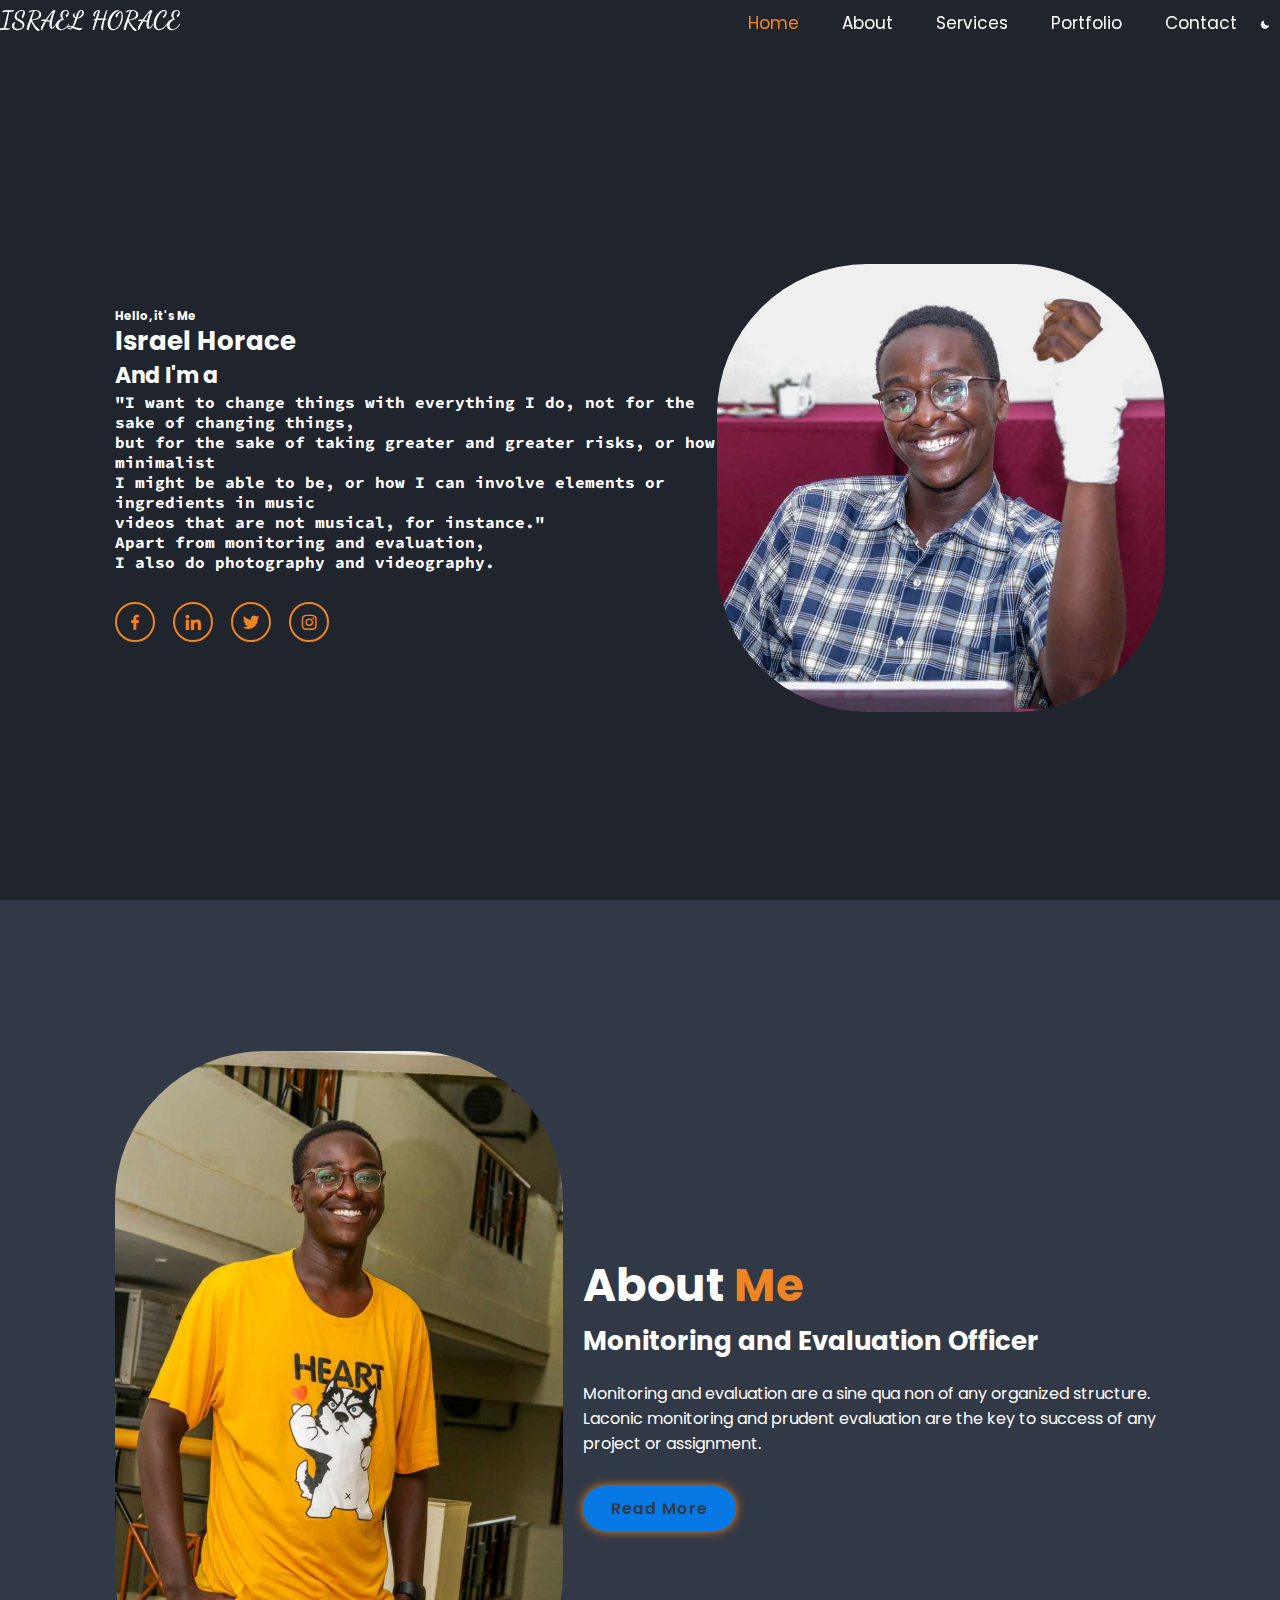
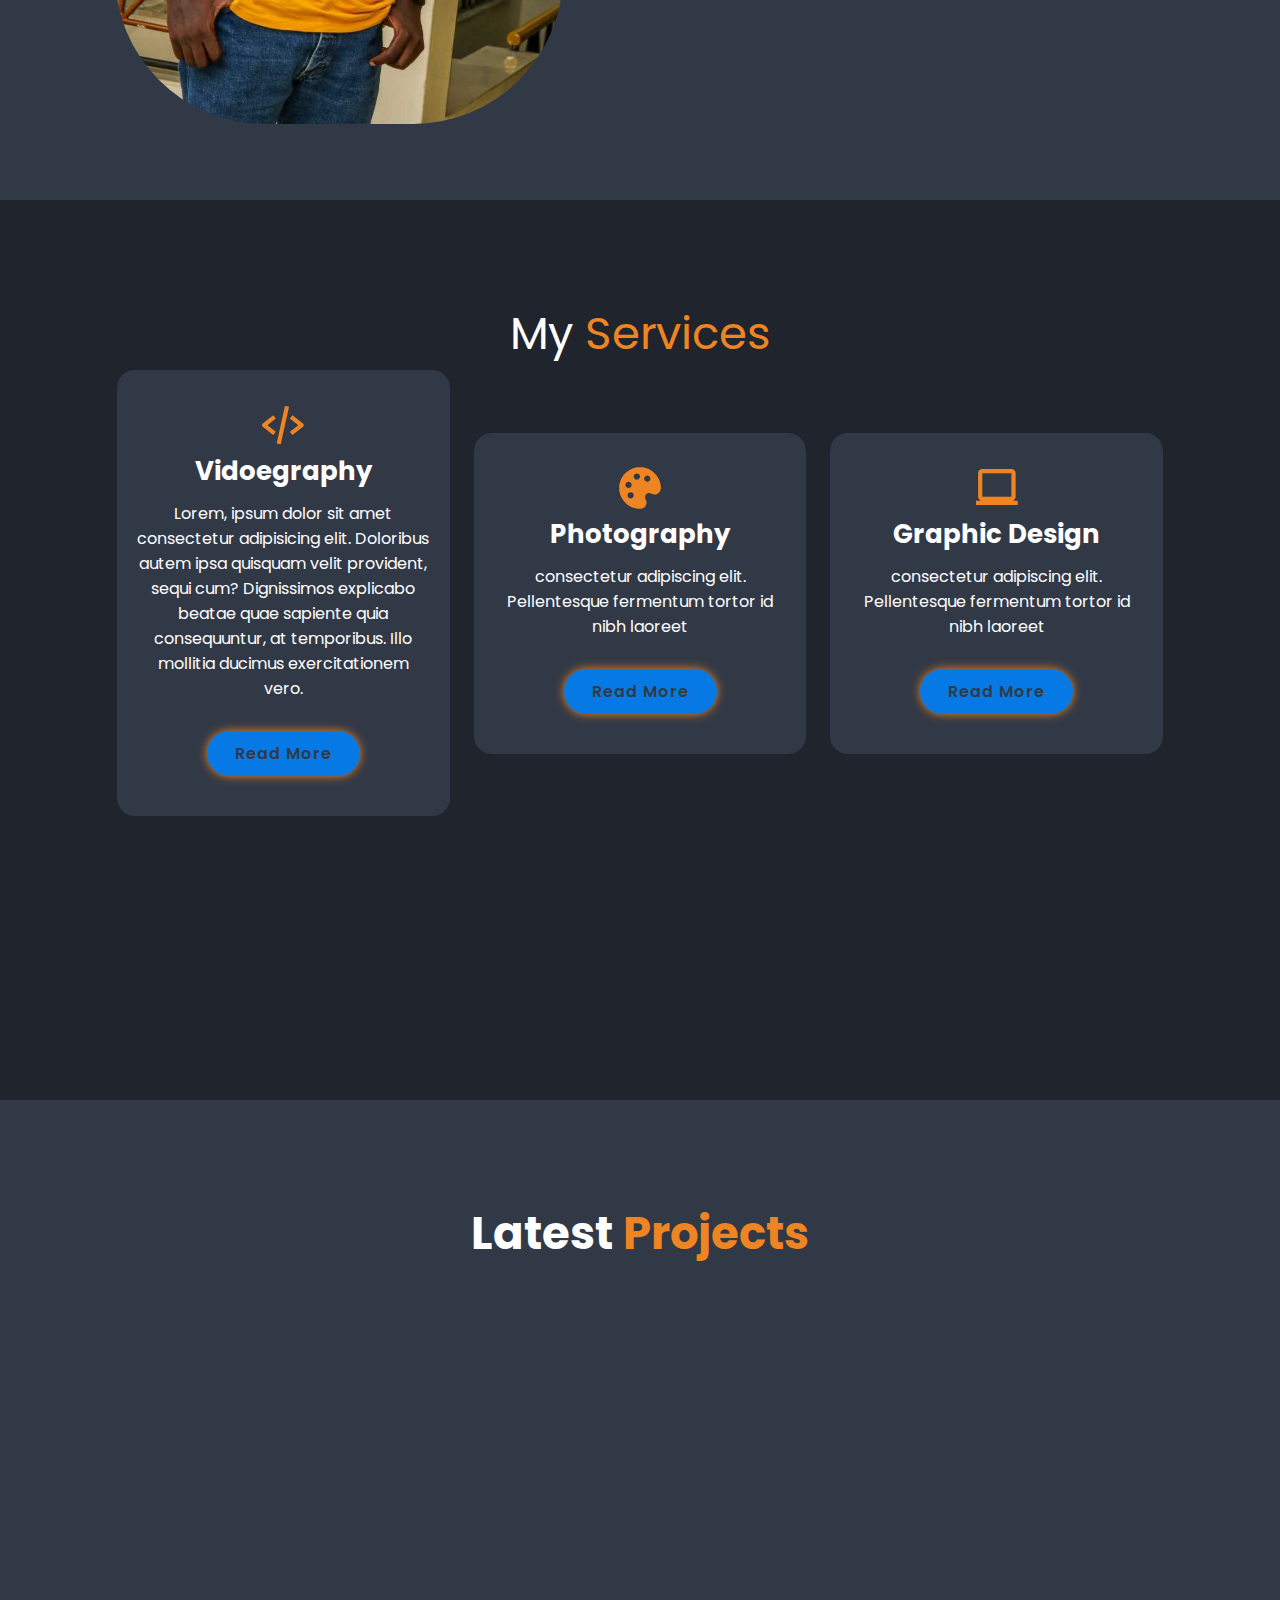
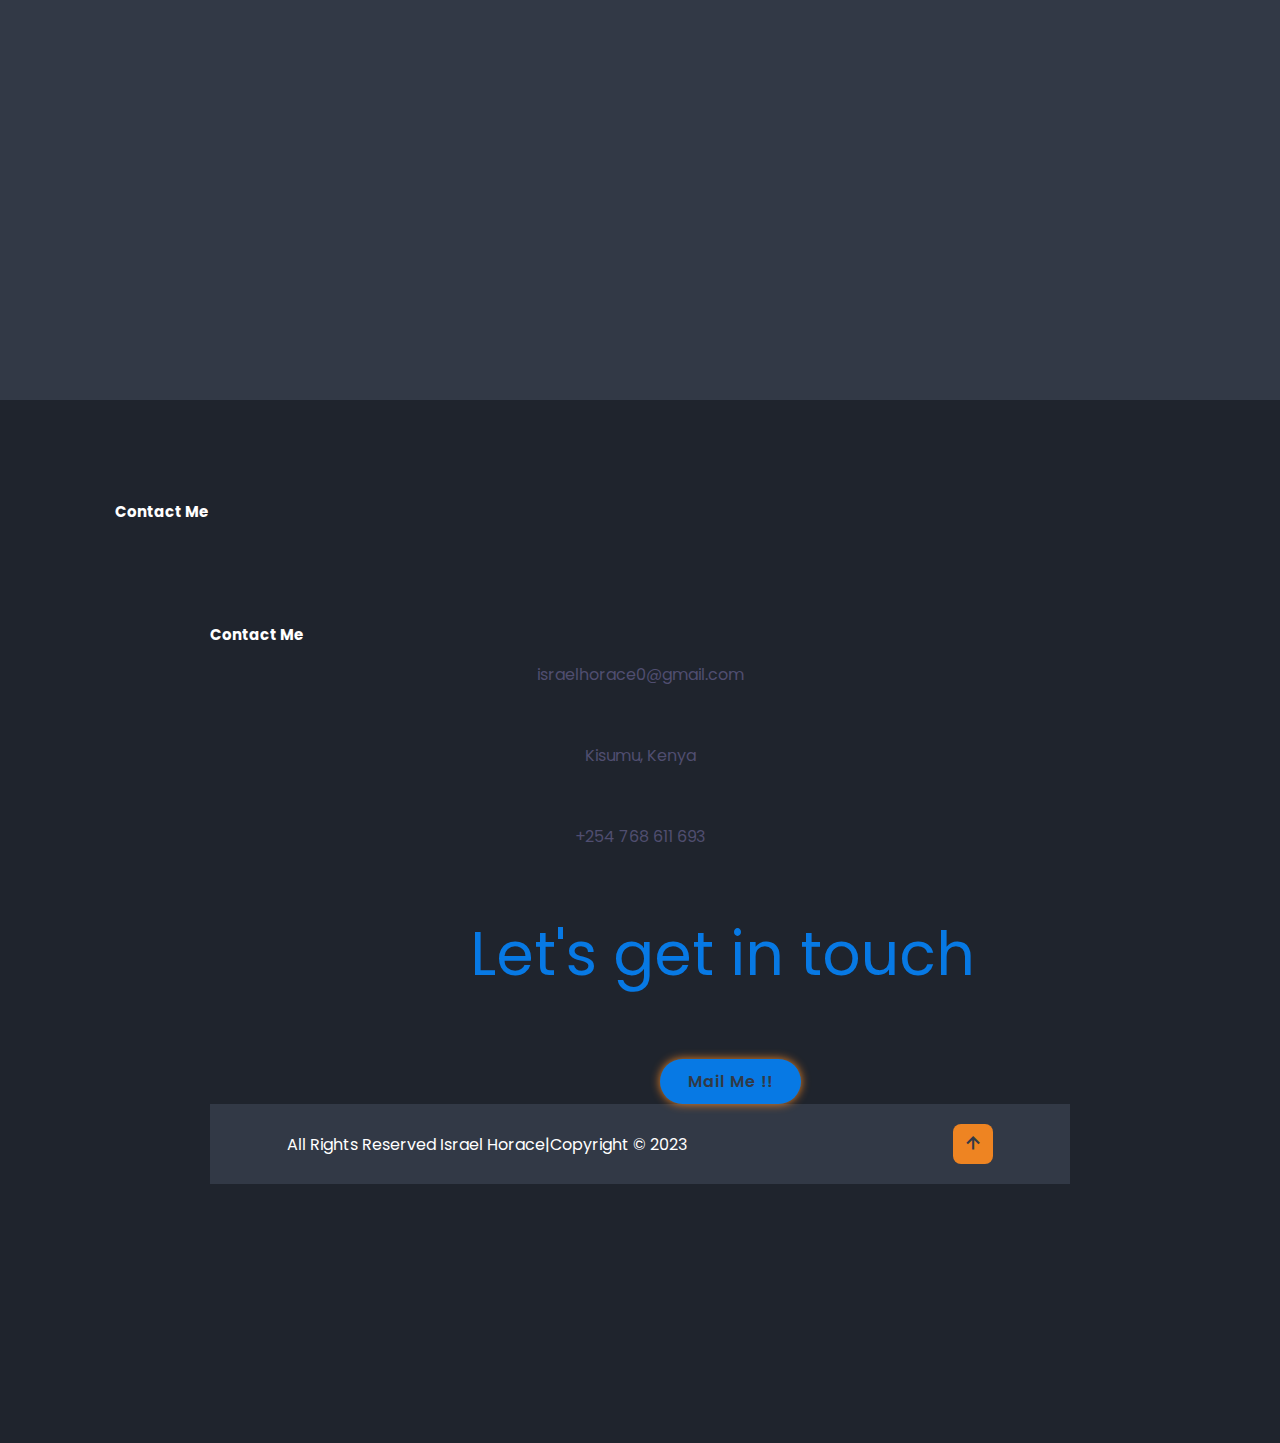
==== index.html @ 5c00390a "Israel's portfolio" ====
<!DOCTYPE html>
<html lang="en">
<head>
    <meta charset="UTF-8">
    <meta http-equiv="X-UA-Compatible" content="IE=edge">
    <meta name="viewport" content="width=device-width, initial-scale=1.0">
    <title>Israel Portfolio</title>
    <link rel="preconnect" href="https://fonts.googleapis.com">
<link rel="preconnect" href="https://fonts.gstatic.com" crossorigin>
<link href="https://fonts.googleapis.com/css2?family=Dancing+Script:wght@700&family=IBM+Plex+Mono:wght@300&family=Poppins:ital,wght@0,200;0,400;0,600;1,100;1,200;1,300;1,400;1,500;1,700&family=Quicksand:wght@300&family=Rowdies:wght@300&family=Source+Code+Pro:ital,wght@1,500&display=swap" rel="stylesheet">
    <link href='https://unpkg.com/boxicons@2.1.4/css/boxicons.min.css' rel='stylesheet'>
    <link rel="stylesheet" href="styles.css">
    <!-- <link rel="stylesheet" href="blue.css"> -->
    <link rel="stylesheet" href="themeSwitcher.css">
    <link rel="stylesheet" href="themeSwitcher.js">
    <link rel="stylesheet" href="text.html">
</head>
<body>
  <header class="header">
      <a href="#" class="logo">ISRAEL HORACE</a>
      <!-- <img src="JOY.png" alt="" id="logo"> -->

      <i class='bx bx-menu' id="menu-icon"></i>
      <nav class="navbar">
          <a href="#home" class="active">Home</a>
          <a href="#about">About</a>
          <a href="#services">Services</a>
          <a href="#portfolio">Portfolio</a>
          <a href="#contact">Contact</a>
          <i class='bx bxs-moon' id="moon"></i>
      </nav>
  </header>

<section class="home" id="home">
<div class="home-content">
<h3>Hello, it's Me</h3>
<h1>Israel Horace</h1>
<h3>And I'm a <span class="joy"></span></h3>
<p>"I want to change things with everything I do, not for the sake of changing things,
  <br>
   but for the sake of taking greater and greater risks, or how minimalist <br>
   I might be able to be, or how I can involve elements or ingredients in music <br>
    videos that are not musical, for instance."
  <br>
  Apart from monitoring and evaluation,<br>
   I also do photography and videography.
</p>

    <div class="social-media">
        <a href="#"><i class='bx bxl-facebook' ></i></a>
        <a href="https://www.linkedin.com/in/anne-christine-/"><i class='bx bxl-linkedin' ></i></a>
        <a href="#"><i class='bx bxl-twitter' ></i></a>
        <a href="#"><i class='bx bxl-instagram' ></i></i></a>
    </div>
    <!-- <a href="#" class="btn">Download CV</a> -->
</div>
<div class="home-img">
    <img src="/images/254768611693_status_b6269bb20f9c4ebe97bfa437593aa81e.jpg" alt="">
</div>
</section>
<section class="about" id="about">
    <div class="about-img">
   
        <img src="images/IMG-20221210-WA0019.jpg" alt="">
    </div>
        <div class="about-content">
            <h2 class="heading">About <span>Me</span></h2>
            <h3>Monitoring and Evaluation Officer</h3>
            <p>Monitoring and evaluation are a sine qua non of any organized structure. Laconic monitoring and prudent evaluation are the key to success of any project or assignment. </p>
                <a href="#" class="btn">Read More</a>
        </div>
    </div>
</section>

<section class="services" id="services">

    <div class="heading">My <span>Services</span></div>
    <div class="services-container">
        <div class="services-box">
            <i class='bx bx-code-alt'></i>
        <h3>Vidoegraphy</h3>
        <p>Lorem, ipsum dolor sit amet consectetur adipisicing elit. Doloribus autem ipsa quisquam velit provident, sequi cum? Dignissimos explicabo beatae quae sapiente quia consequuntur, at temporibus. Illo mollitia ducimus exercitationem vero. </p>
            <a href="#" class="btn">Read More</a>

    </div>

    <div class="services-box">
    <i class='bx bxs-palette'></i>
    <h3>Photography</h3>
    <p>consectetur adipiscing elit.
         Pellentesque fermentum 
        tortor id nibh laoreet </p>
        <a href="#" class="btn">Read More</a>

</div>

<div class="services-box">
    <i class='bx bx-laptop'></i>
<h3>Graphic Design</h3>
<p>consectetur adipiscing elit.
     Pellentesque fermentum 
    tortor id nibh laoreet </p>
    <a href="#" class="btn">Read More</a>
</div>
</div>

</section>



<section class="portfolio" id="portfolio">
    <h2 class="heading">Latest <span>Projects</span></h2>
    <div class="portfolio-container">
        <div class="portfolio-box">
            <img src="code.jpg" alt="">
            <div class="portfolio-layer">
                <h4>Web Design</h4>
                <p>consectetur adipiscing elit.
                    Pellentesque fermentum 
                   tortor id nibh laoreet</p>
                   <a href="#"><i class='bx bx-link-external'></i></a>
            </div>
        </div>

        <div class="portfolio-box">
            <img src="cat lap.jpg" alt="">
            <div class="portfolio-layer">
                <h4>Web Design</h4>
                <p>consectetur adipiscing elit.
                    Pellentesque fermentum 
                   tortor id nibh laoreet</p>
                   <a href="#"><i class='bx bx-link-external'></i></a>
            </div>
        </div>

        <div class="portfolio-box">
            <img src="code.jpg" alt="">
            <div class="portfolio-layer">
                <h4>Web Design</h4>
                <p>consectetur adipiscing elit.
                    Pellentesque fermentum 
                   tortor id nibh laoreet</p>
                   <a href="#"><i class='bx bx-link-external'></i></a>
            </div>
        </div>

        <div class="portfolio-box">
            <img src="call cat.jpg" alt="">
            <div class="portfolio-layer">
                <h4>Web Design</h4>
                <p>consectetur adipiscing elit.
                    Pellentesque fermentum 
                   tortor id nibh laoreet</p>
                   <a href="#"><i class='bx bx-link-external'></i></a>
            </div>
        </div>

        <div class="portfolio-box">
            <img src="code1.jpg" alt="">
            <div class="portfolio-layer">
                <h4>Web Design</h4>
                <p>consectetur adipiscing elit.
                    Pellentesque fermentum 
                   tortor id nibh laoreet</p>
                   <a href="#"><i class='bx bx-link-external'></i></a>
            </div>
        </div>

        <div class="portfolio-box">
            <img src="code2.jpg" alt="">
            <div class="portfolio-layer">
                <h4>Web Design</h4>
                <p>consectetur adipiscing elit.
                    Pellentesque fermentum 
                   tortor id nibh laoreet</p>
                   <a href="#"><i class='bx bx-link-external'></i></a>
            </div>
        </div>

     
    </div>
</section>

<section class="contact section" id="contact">
  <div class="container">
    <div class="row">
      <div class="section-title padd-15">
        <h2>Contact Me</h2>
      </div>
    </div>
    <div class="row">
      <!-- Contact Section -->
      <section class="contact section" id="contact">
        <div class="container">
          <div class="row">
            <div class="section-title padd-15">
              <h2>Contact Me</h2>
            </div>
          </div>
          <div class="row">
            <!-- Contact Info Item -->
            <div class="contact-info-item padd-15">
              <div class="icon">
                <i class="fa fa-envelope"></i>
              </div>
              <p>israelhorace0@gmail.com</p>
            </div>
            <!-- Contact Info Item End -->
            <!-- Contact Info Item -->
            <div class="contact-info-item padd-15">
              <div class="icon">
                <i class="fa fa-map-marker"></i>
              </div>
              <p>Kisumu, Kenya</p>
            </div>
            <!-- Contact Info Item End -->
            <!-- Contact Info Item -->
            <div class="contact-info-item padd-15">
              <div class="icon">
                <i class="fa fa-phone"></i>
              </div>
              <p>+254 768 611 693</p>
            </div>
            <!-- Contact Info Item End -->
          </div>
          <!-- Contact Form -->
          <div class="row padd-15">
            <div class="contact-text">
              Let's get in touch
            </div>
          </div>
          <div class="row padd-15">
            <div class="buttons">
              <a href="mailto:israelhorace0@gmail.com" class="btn contact-btn">Mail Me !!</a>
            </div>
          </div>

<!-- <section class="contact" id="contact">
<h2 class="heading">Contact <span>Me!</span></h2>

<form action="#">
    <div class="input-box">
        <input type="text" placeholder="Full Name">
        <input type="email" placeholder="Email Address">

    </div>
    <div class="input-box">
        <input type="number" placeholder="Mobile Number">
        <input type="text" placeholder="Email Subject">
    </div>
        <textarea name="" id="" cols="30" rows="10" placeholder="Your Message"></textarea>
        <input type="submit" value="Send Message" class="btn">
    
</form>
</section> -->

<footer class="footer">
    <div class="footer-text">
        <p>All Rights Reserved Israel Horace|Copyright &copy; 2023</p>
    </div>
        <div class="footer-iconTop">
            <a href="#home"><i class='bx bx-up-arrow-alt'></i></a>
        </div>
  
</footer>

<script src="https://unpkg.com/scrollreveal"></script>

<script src="https://cdn.jsdelivr.net/npm/typed.js@2.0.12"></script>
  <script src="script.js"></script>
</body>
</html>
---- styles.css ----
*{
  margin: 0;
  padding: 0;
  box-sizing:border-box;
  text-decoration: none;
  border: none;
  outline: none;
  scroll-behavior: smooth;
  font-family: 'Poppins',sans-serif;
 
}

.preloader{
  background-color: #222222;
  position: fixed;
  left: 0;
  top: 0;
  height: 100%;
  width: 100%;
  z-index: 150;
  display: flex;
  display: -ms-flexbox;
  align-items: center;
  justify-content: center;
  -ms-flex-align: center;
  -ms-flex-pack: center;
  -webkit-transition: all 1s ease;
  transition: all 1s ease;
}
.preloader.opacity-0{
  opacity: 0;
}






:root{
  --bg-color:#1f242d;
  --seconnd-bg-color:#323946;
  --text-color:#fff;
  --main-color:rgb(238, 132, 34);
  
 }
 .dark-theme{
  --bg-color:white;
  --seconnd-bg-color:wheat;
  --text-color:#1f242d;
  --main-color:rgb(238, 132, 34);
  
} 
html{
  font-size: 62.5%;
  overflow-x: hidden;
}
body{
  background: var(--bg-color);
  color: var(--text-color);

}
section{
  min-height: 100vh;
  padding: 10rem 9% 2rem;
}
#moon{
  width: 4rem;
  padding: 20px;
  height: 3rem;

}
#moon:hover{
  cursor: pointer;
}
#logo{
  width: 13rem;
  border-radius: 3rem;
  margin-top: 1rem;
}
.header{
  position: fixed;
  top:0;
  left: 0;
  width: 100%;
  padding: 2 rem 5%;
  background: var(--bg-color);
  display: flex;
  justify-content: space-between;
  align-items: center;
  z-index: 100;

}
.header.sticky{
  border-bottom: .1rem solid rgba(0,0,0, .2);
}

.logo{
  font-size: 2.5rem;
  color: var(--text-color);
  font-weight: 600;
  cursor: default;
  font-family: 'Dancing Script', cursive;

}
.navbar a{
  font-size: 1.7rem;
  color: var(--text-color);
  margin-left: 4rem;
  transition: -3s;
}

.navbar a:hover,
.navbar a.active{
  color: var(--main-color);
}

#menu-icon{
  font-size: 3.6rem;
  color: var(--text-color);
  display: none;
}
.home{
  display: flex;
  justify-content:center ;
  align-items: center;
}
.home-img img{
  width: 35vw;
  border-radius: 15rem;
  animation: floatImage 4s ease-in-out infinite;
}
@keyframes floatImage{
  0%{
      transform: translateY(0);
  }
  50%{
      transform: translateY(-2.4rem);
  }
  100%{
      transform: translateY(0);
  }
}
.home-content h3{
  font: size 3.2em ;
  font-weight: 700;
}
.home-content h3:nth-of-type(2) {
  font-size: 2.2rem;
  font-weight: 700;
}
span{
  color: var(--main-color);
}
.home-content h1{
  font-size: 2.6rem;
  font-weight: 700;
  line-height: 1.3;
} 
.home-content p{
  font-size: 1.6rem;
  font-family: 'Source Code Pro', monospace;
  font-weight: 700;
}
.social-media a{
  display: inline-flex;
  justify-content: center;
  align-items: center;
  width: 4rem;
  height: 4rem;
  background: transparent;
  border: .2rem solid var(--main-color);
  border-radius: 50%;
  font-size: 2rem;
  color: var(--main-color);
  margin: 3rem 1.5rem 3rem 0;
  transition: 5s ease;
}
.social-media a:hover{
  background-color: var(--main-color);
  color: var(--seconnd-bg-color);
  box-shadow: 0 0 1rem var(--main-color);
}


.btn{
  display: inline-block;
  padding: 1rem 2.8rem;
  background-color: var(--main-color);
  border-radius: 4rem;
  box-shadow: 0 0 1rem var(--main-color);
  font-size: 1.6rem;
  color: var(--seconnd-bg-color);
  letter-spacing: .1rem;
  font-weight: 600;
  transition: .5s ease;

}
.btn:hover{
  box-shadow: none;
}
.about{
  display: flex;
  justify-content: center;
  align-items: center;
  gap: 2rem;
  background: var(--seconnd-bg-color);
}
.about-img img{
  width: 35vw;
  border-radius: 15rem;
}
.heading{
  text-align: center;
  font-size: 4.5rem;
}
.about-content h2{
  text-align: left;
  line-height: 1.6;
}
.about-content h3{
  font-size: 2.6rem;
}
.about-content p{
  font-size: 1.6rem;
  margin: 2rem 0 3rem;
}
.services h2{
  margin-bottom: 5rem;
}
.services-container{
  display: flex;
  justify-content: center;
  align-items: center;
  flex-wrap: wrap;
  gap: 2rem;
}
.services-container .services-box{
  flex:1 1 30rem;
  background: var(--seconnd-bg-color);
  padding: 3rem 2rem 4rem;
  border-radius: 2rem;
  text-align: center;
  border: .2rem solid var(--bg-color);
  transition: .5s ease;
}
.services-container .services-box:hover{
  border-color:var(--main-color) ;
  transform: scale(1.02);
}
.services-box i{
  font-size: 5rem;
  color: var(--main-color);
}
.services-box h3{
  font-size: 2.6rem;
}

.services-box p{
  font-size: 1.6rem;
  margin: 1rem 0 3rem;
}

.portfolio{
  background: var(--seconnd-bg-color);

}

.portfolio h2{
  margin-bottom: 4rem;
}
.portfolio-container{
  display: grid;
  grid-template-columns: repeat(3,1fr);

  gap: 1rem;
}
.portfolio-container .portfolio-box{
  position: relative;
  border-radius: 2rem;
  box-shadow: 0 0 1rem var(--bg-color);
  overflow: hidden;
  display: flex;
}
.portfolio-box img{
  width: 100%;
  transition: .5s ease;
}
.portfolio-box:hover img{
  transform:scale(1.1)
}
.portfolio-box .portfolio-layer{
  position: absolute;
  bottom: 0;
  left: 0;
  width: 100%;
  height: 100%;
  background: linear-gradient(rgba(0,0,0, .1), var(--main-color));
  display: flex;
  justify-content: center;
  align-items: center;
  flex-direction: column;
  text-align: center;
  padding: 0 4rem;
  transform: translateY(100%);
  transition: .5s ease;
}
.portfolio-box:hover .portfolio-layer{
  transform: translateY(0);
}
.portfolio-layer h4{
  font-size: 3rem;
}
.portfolio-layer p{
  font-size: 1.6rem;
  margin: .3rem 0 1rem;
}
.portfolio-layer a{
  display: inline-flex;
  justify-content: center;
  align-items: center;
  width: 5rem;
  height: 5rem;
  background: var(--text-color);
  border-radius: 50%;

}
.portfolio-layer a i{
  font-size: 2rem;
  color: var(--main-color);
  
}

/* Contact Section */
.contact .contact-info-item{
  -ms-flex: 0 0 50%;
  flex: 0 0 50%;
  max-width: 50%;
  text-align: center;
  margin-bottom: 40px;
}
.contact .contact-info-item .icon{
  display: inline-block;
}
.contact .contact-info-item .icon .fa{
  font-size: 40px;
}
.contact .contact-info-item p{
  font-size: 16px;
  line-height: 25px;
   color: #504e70; 
  margin: 0;
  font-weight: 400;
}
.contact-text{
  font-size: 60px;
  font-weight: 400;
  margin-top: 60px;
  margin-left: 260px;
}
.contact-btn{
  margin-left: 450px;
  margin-top: 60px;
}






/* .contact h2{
  margin-bottom: 3rem;
}
.contact form{
  max-width: 70rem;
  margin: 1rem auto;
  text-align: center;
  margin-bottom: 3rem;
}
.contact form .input-box{
  display: flex;
  justify-content: space-between;
  flex-wrap: wrap;
}
.contact form .input-box input,
.contact form textarea {
  padding: 2.5rem;
  font-size: 1.6rem;
  color: var(--text-color);
  background: var(--seconnd-bg-color);
  border-radius: .8rem;
  margin: .7rem 0;
}
.contact form .input-box input{
  width: 49%;
}
.contact form textarea{
  resize: none;
  width: 100%;
}
.contact form .btn{
  margin-top: 2rem;
  cursor: pointer;
} */

.footer{
  display: flex;
  justify-content: space-between;
  align-items: center;
  flex-wrap: wrap;
  padding: 2rem 9%;
  background: var(--seconnd-bg-color);

}

.footer-text p{
  font-size: 1.6rem;
}
.footer-iconTop a{
  display: inline-flex;
  justify-content: center;
  align-items: center;
  padding: .8rem;
  background: var(--main-color);
  border-radius: .8rem;
  transition: -5s ease;

}
.footer-iconTop a:hover{
box-shadow: 0 0 1rem var(--main-color);
}
.footer-iconTop a i{
  font-size:2.4rem;
  color: var(--seconnd-bg-color);

}


/* MEDIA QUERIES */
@media(max-width:1200px){
  html{
      font-size: 55%;
  }
}
@media(max-width:991px){
  .header{
      padding: 2rem 3%;
  }
  section{
      padding: 10rem 3% 2rem;
  }
  .services{
      padding-bottom: 7rem;
  }
  .portfolio{padding-bottom: 7rem;
  }
  .footer{
      padding: 2rem 3%;
  }
  .contact{
      min-height: auto;
  }
}

@media(max-width:768px){
  #menu-icon{
      display: block;
  }
  .navbar{
      position: absolute;
      top:100%;
      left:0;
      width: 100%;
      padding: 1rem 3%;
      background: var(--bg-color);
      border-top: .1rem solid rgba(0,0,0, .2);
      box-shadow: 0 .5rem 1rem rgba(0,0,0, .2);
      /* display: none; */
  }
  .navbar.active{
      display: block;
  }
  /* .navbar a{
      display: block;
      font-size: 2rem;
      margin: 3rem 0 ;
  } */
  .home{
      flex-direction: column;
  }
  .home-content h3{
      font-size: 2.6rem;
  }
  .home-content{
      font-size: 5rem;
  }
  .home-img img{
      width: 70vw;
      margin-top: 4rem;

  }
  .home{
      flex-direction: column-reverse;
  }
  .about{
      flex-direction: column;
  }
  .about-img img{
      width: 70vw;
      margin-top: 4rem; 
  }
  .services h2{
     margin-bottom: 3rem; 
  }
  .portfolio h2{
      margin-bottom: 3rem;
  }
  .portfolio-container{
      grid-template-columns: repeat(2,1fr) ;
  }
}
@media(max-width:617px){
  .portfolio-container{
      grid-template-columns: 1fr ;

  }

}

.contact .contact-info-item{
  -ms-flex: 0 0 100%;
  flex: 0 0 100%;
  max-width: 100%;
  text-align: center;
  margin-bottom: 40px;
}
.contact .contact-form .col-6{
  -ms-flex: 0 0 100%;
  flex: 0 0 100%;
  max-width: 100%;
}

/* @media(max-width:450px){
  html{
      font-size: 50% ;

  }
  .contact form .input-box input{
      width: 100%;
  }

} */
@media(max-width:365px){
  .home-img img{
      width: 90vw;
  }
  .about-img img{
      width: 90vw;
  }
  .footer{
      flex-direction: column-reverse;
  }
  .footer p{
      text-align: center;
      margin-top: 2rem;

  }
}
---- blue.css ----
.aside .logo a::before{
  border-top: 4px solid #0779e4;
  border-left: 4px solid #0779e4;
}
.aside .logo a::after{
  border-right: 4px solid #0779e4;
  border-bottom: 4px solid #0779e4;
}
body.dark .aside .nav li a:hover,
body.dark .aside .nav li a.active,
.aside .nav li a:hover,
.aside .nav li a.active{
  color: #0779e4;
}
.about .about-content .skills .skill-item .progress .progress-in,
.about .about-content .timeline .timeline-item::before,
.about .about-content .timeline .circle-dot,
.btn,
.section-title h2::before,
.section-title h2::after,
.home .intro .social-link a,
.aside .nav-toggler span,
.aside .nav-toggler span::before,
.aside .nav-toggler span::after{
  background-color: #0779e4;
}
.contact-text,
.contact .contact-info-item .icon .fa,
.about .about-content .skills h1,
.timeline-text span,
.about .about-content .about-text h3 span{
  color: #0779e4;
}
---- themeSwitcher.css ----
.aside .logo a::before{
  border-top: 4px solid #0779e4;
  border-left: 4px solid #0779e4;
}
.aside .logo a::after{
  border-right: 4px solid #0779e4;
  border-bottom: 4px solid #0779e4;
}
body.dark .aside .nav li a:hover,
body.dark .aside .nav li a.active,
.aside .nav li a:hover,
.aside .nav li a.active{
  color: #0779e4;
}
.about .about-content .skills .skill-item .progress .progress-in,
.about .about-content .timeline .timeline-item::before,
.about .about-content .timeline .circle-dot,
.btn,
.section-title h2::before,
.section-title h2::after,
.home .intro .social-link a,
.aside .nav-toggler span,
.aside .nav-toggler span::before,
.aside .nav-toggler span::after{
  background-color: #0779e4;
}
.contact-text,
.contact .contact-info-item .icon .fa,
.about .about-content .skills h1,
.timeline-text span,
.about .about-content .about-text h3 span{
  color: #0779e4;
}
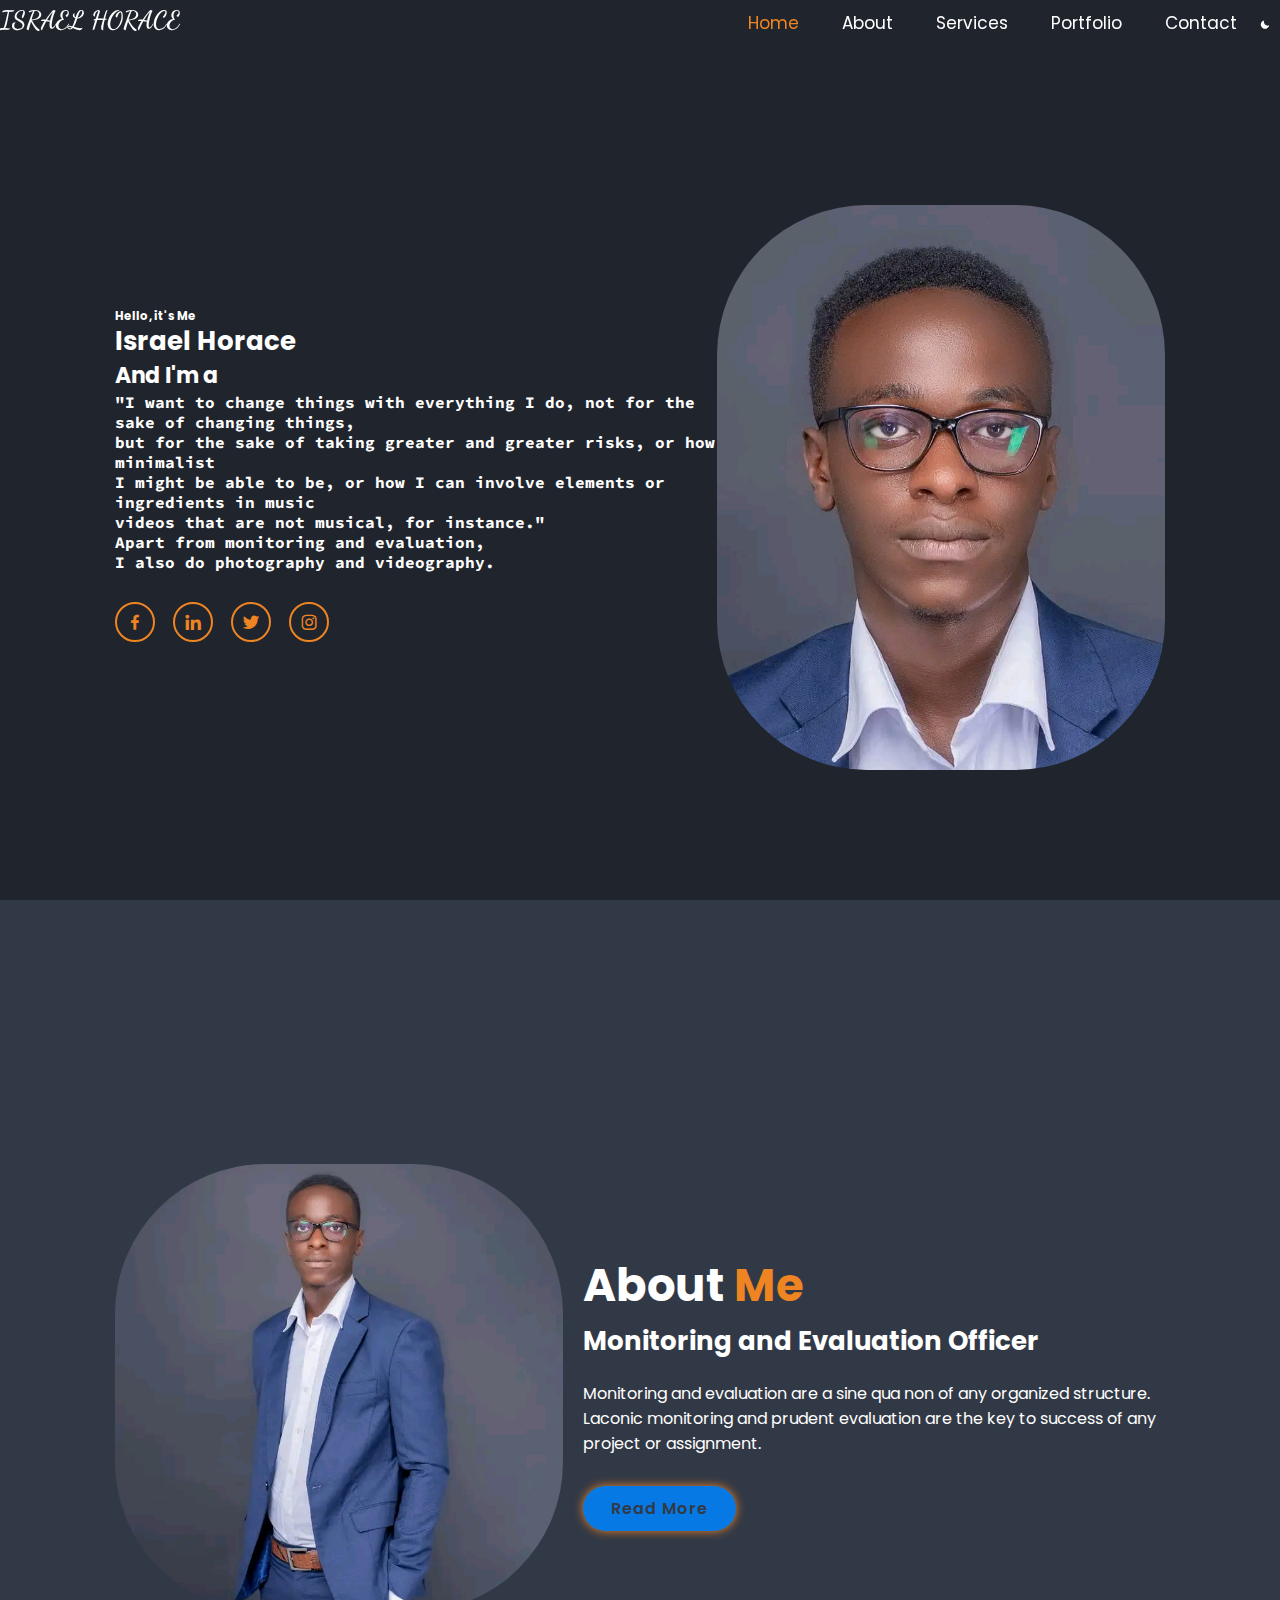
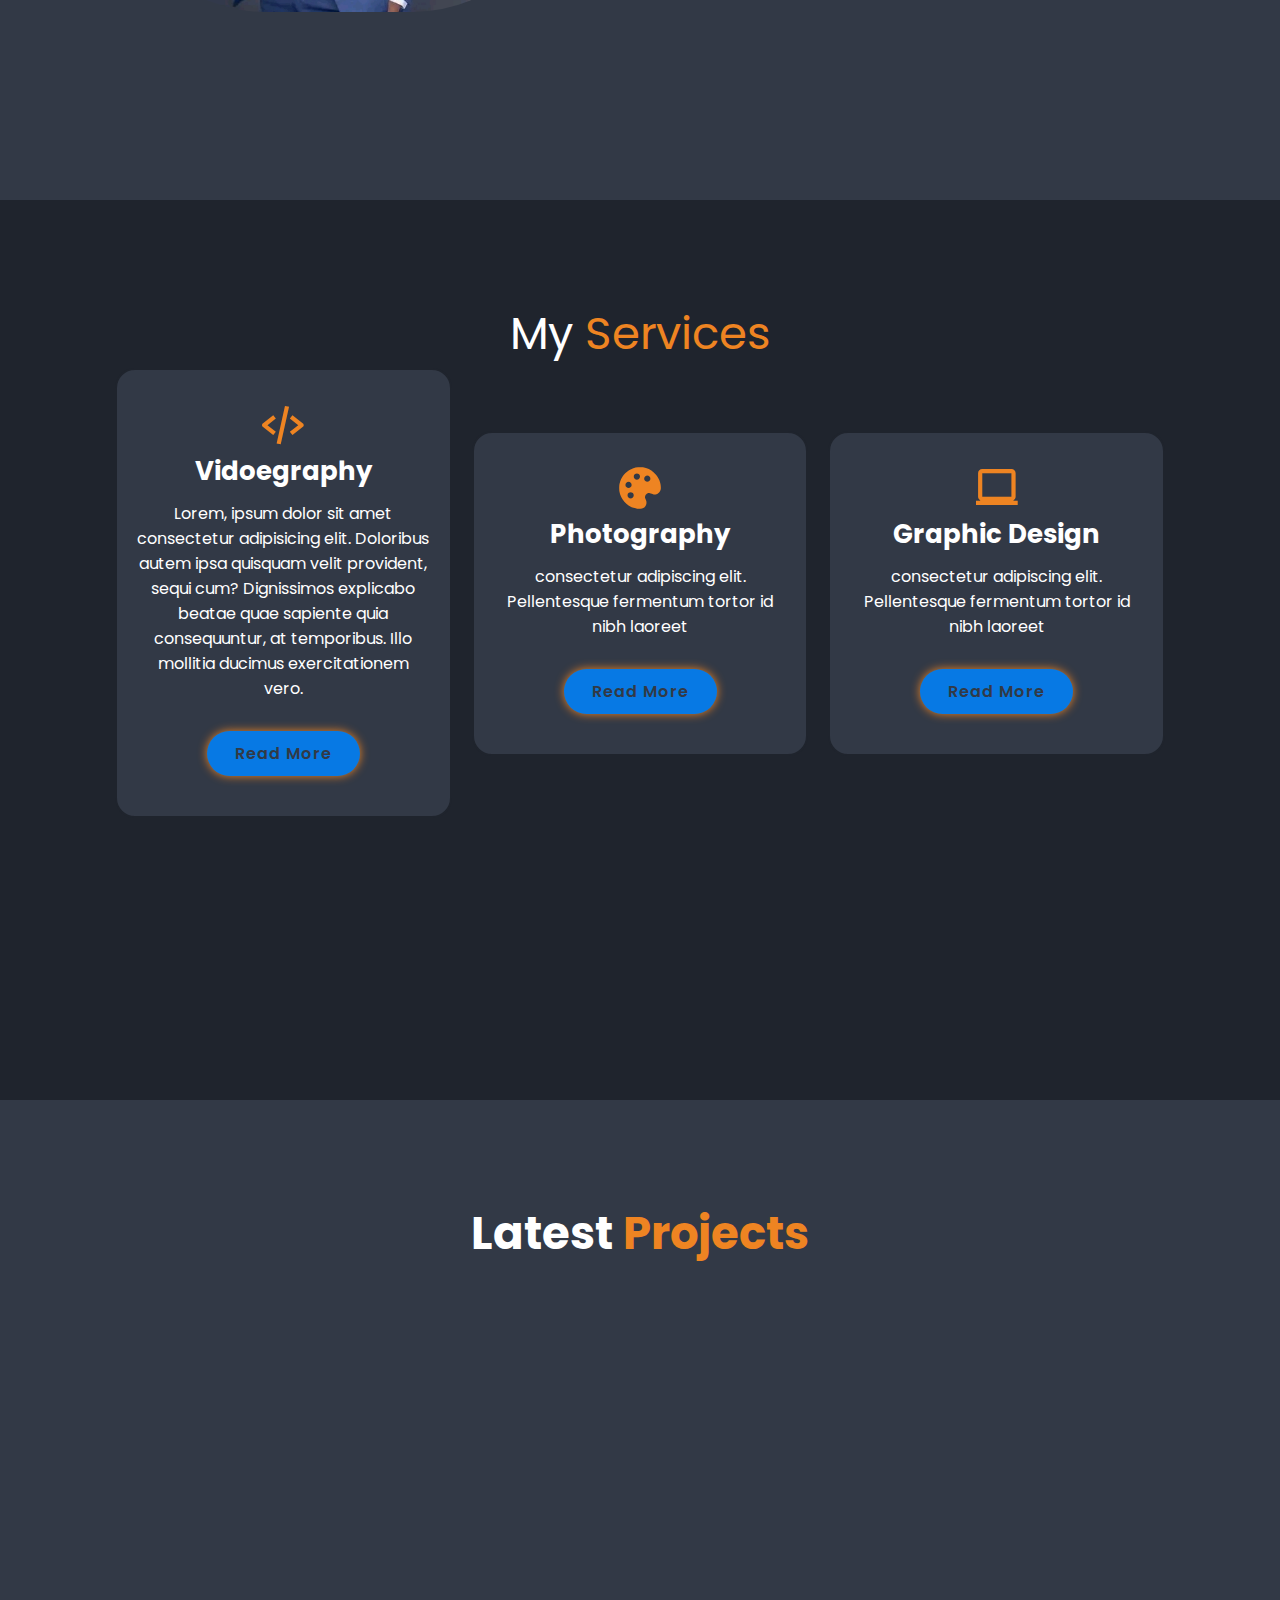
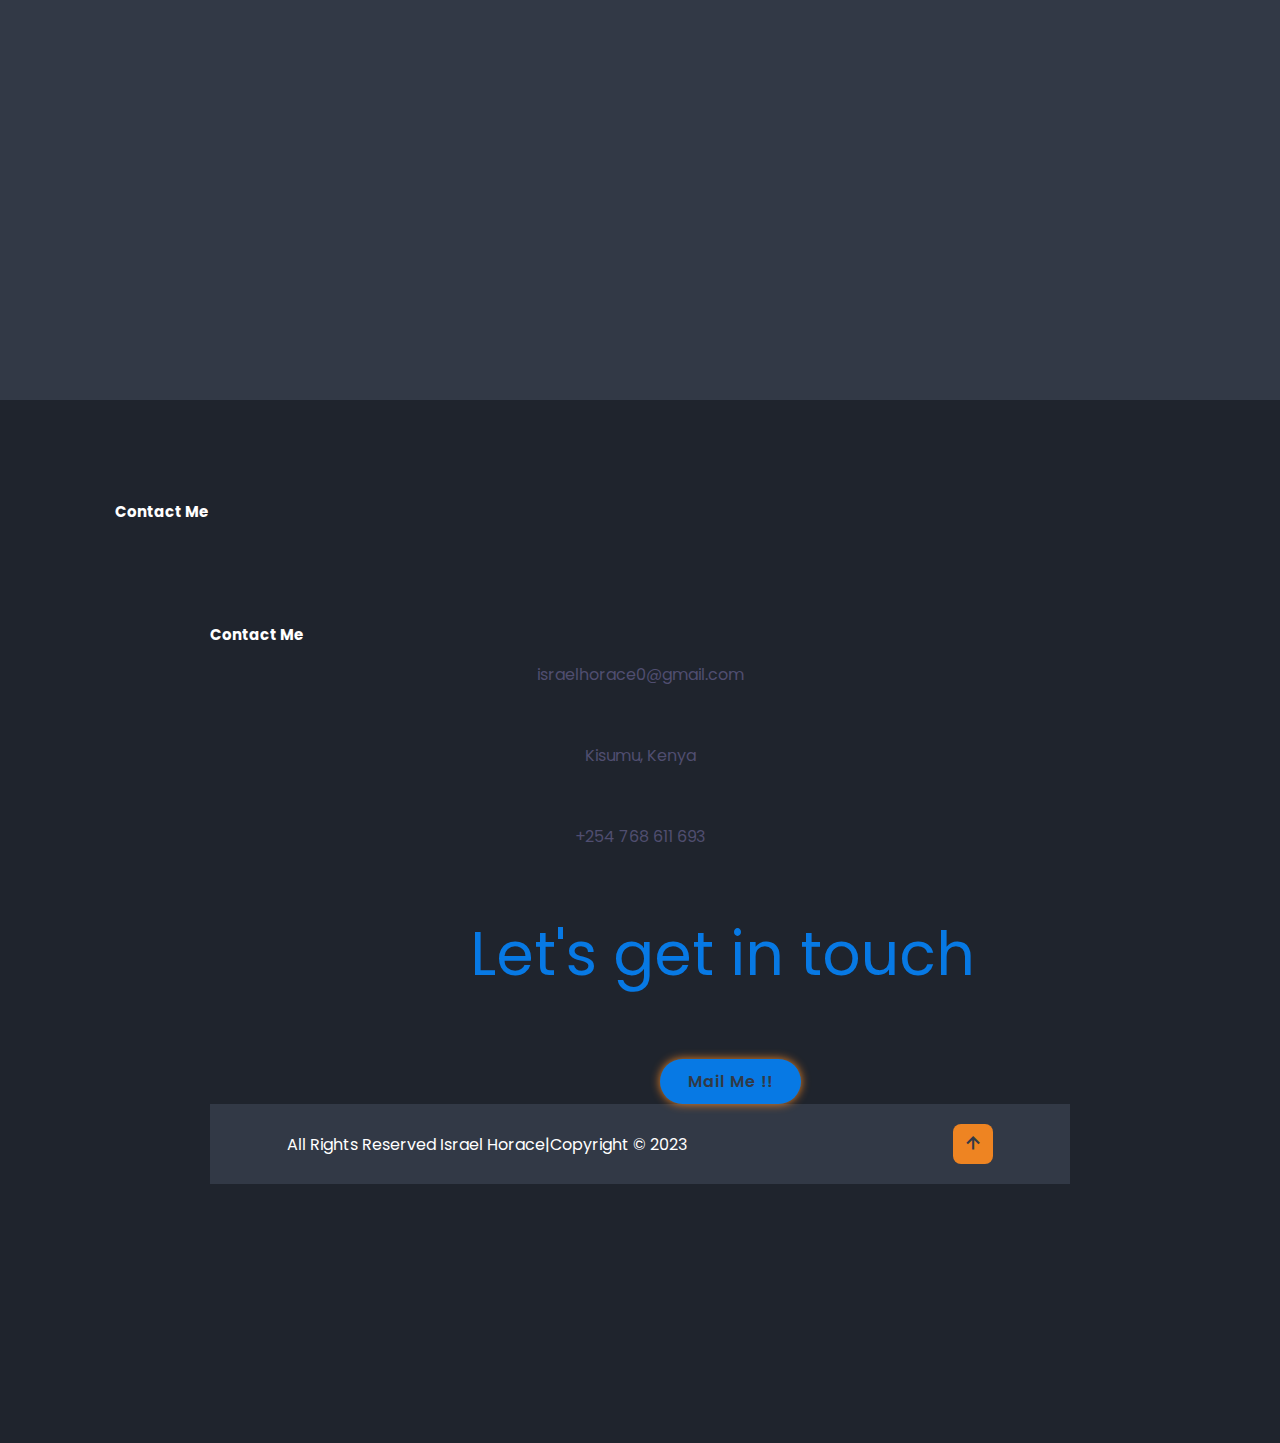
==== commit 4040bda3: "updated images" ====
--- a/index.html
+++ b/index.html
@@ -55,13 +55,13 @@
     <!-- <a href="#" class="btn">Download CV</a> -->
 </div>
 <div class="home-img">
-    <img src="/images/254768611693_status_b6269bb20f9c4ebe97bfa437593aa81e.jpg" alt="">
+    <img src="/images/1682342111920.jpg" alt="">
 </div>
 </section>
 <section class="about" id="about">
     <div class="about-img">
    
-        <img src="images/IMG-20221210-WA0019.jpg" alt="">
+        <img src="/images/1682342104508.jpg" alt="">
     </div>
         <div class="about-content">
             <h2 class="heading">About <span>Me</span></h2>
